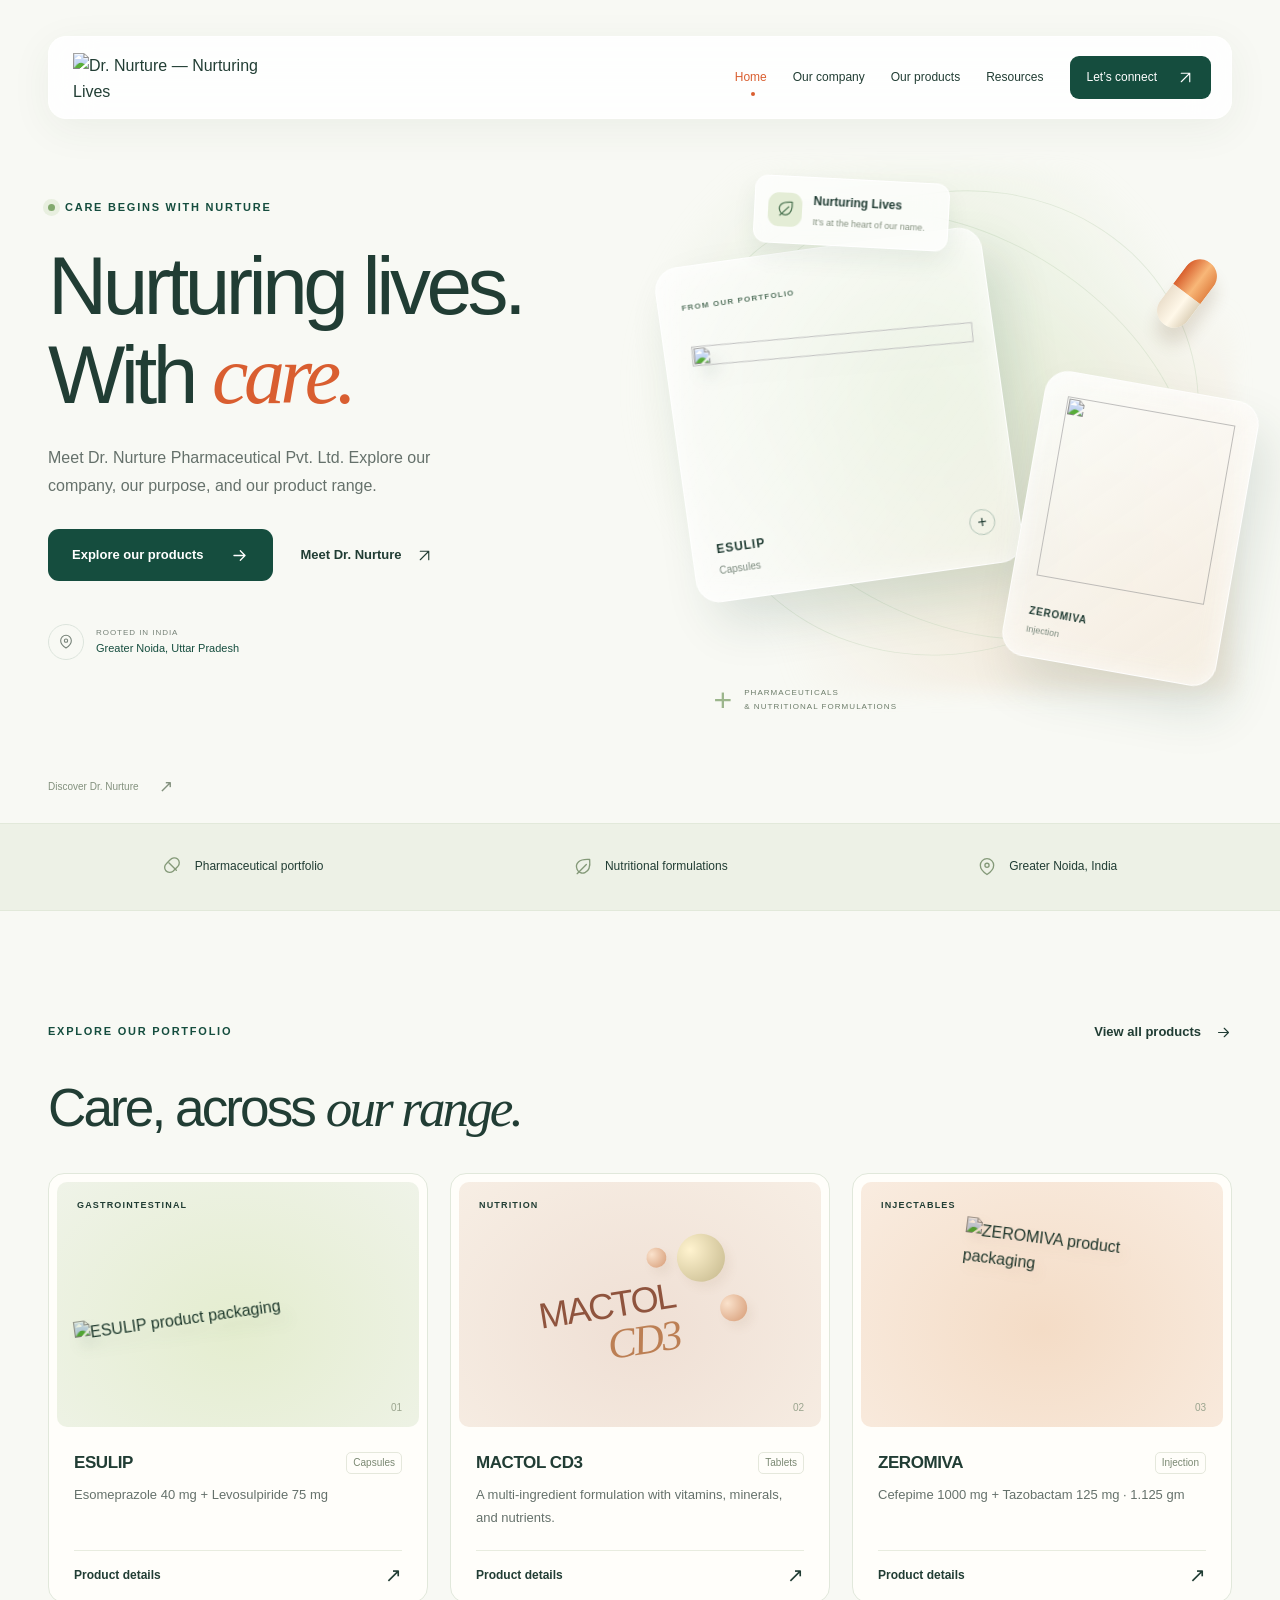
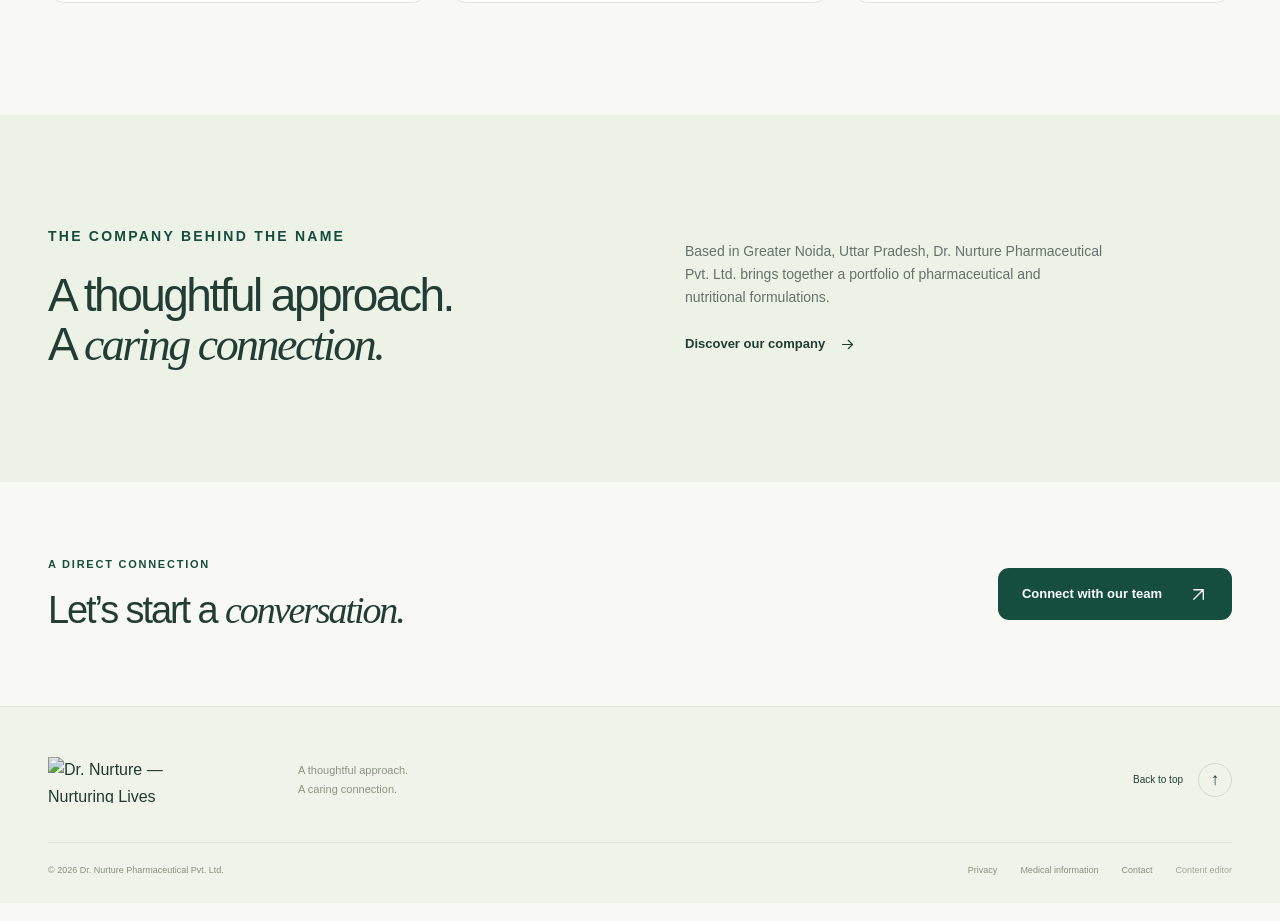
==== index.html @ f4162deb "Add files via upload" ====
<!doctype html>
<html lang="en-IN"><head>
  <meta charset="utf-8">
  <meta name="viewport" content="width=device-width, initial-scale=1">
  <meta name="theme-color" content="#154d3e">
  <meta name="description" content="Home — Dr. Nurture Pharmaceutical Pvt. Ltd., Greater Noida, India.">
  <meta name="robots" content="noindex, nofollow">
  <meta property="og:title" content="Dr. Nurture — Nurturing Lives">
  <meta property="og:description" content="Our company, our product portfolio, and a direct connection to the Dr. Nurture team in Greater Noida, India.">
  <meta property="og:type" content="website">
  <title>Home | Dr. Nurture</title>
  <link rel="icon" href="assets/favicon.png">
  <link rel="stylesheet" href="styles.css">
  <script src="content-data.js" defer></script>
  <script src="cms-core.js" defer></script>
  <script src="script.js" defer></script>
</head><body id="top" data-current-page="home"><a class="skip-link" href="#main">Skip to content</a><svg class="svg-defs" aria-hidden="true" xmlns="http://www.w3.org/2000/svg"><defs>
  <symbol id="arrow" viewBox="0 0 24 24"><path d="M5 12h14m-6-6 6 6-6 6"/></symbol>
  <symbol id="diagonal" viewBox="0 0 24 24"><path d="M6 18 18 6M6 6h12v12"/></symbol>
  <symbol id="plus" viewBox="0 0 24 24"><path d="M12 5v14M5 12h14"/></symbol>
  <symbol id="pin" viewBox="0 0 24 24"><path d="M20 10c0 6-8 11-8 11S4 16 4 10a8 8 0 1 1 16 0Z"/><circle cx="12" cy="10" r="2.5"/></symbol>
  <symbol id="phone" viewBox="0 0 24 24"><path d="m5 3 4 1 1 5-3 2c2 3 3 4 6 6l2-3 5 1 1 4c0 2-3 3-5 2C9 19 5 15 3 8 2 6 3 3 5 3Z"/></symbol>
  <symbol id="mail" viewBox="0 0 24 24"><rect x="3" y="5" width="18" height="14" rx="3"/><path d="m4 7 8 6 8-6"/></symbol>
  <symbol id="search" viewBox="0 0 24 24"><circle cx="10.5" cy="10.5" r="6.5"/><path d="m16 16 5 5"/></symbol>
  <symbol id="capsule" viewBox="0 0 24 24"><path d="m8 4-4 4a6 6 0 0 0 8 9l6-6a6 6 0 0 0-9-8L8 4Z"/><path d="m7 7 9 9"/></symbol>
  <symbol id="leaf" viewBox="0 0 24 24"><path d="M20 3C7 2 2 8 5 15s17 7 15-12Z"/><path d="m5 20 11-11"/></symbol>
  <symbol id="check" viewBox="0 0 24 24"><path d="m5 12 4 4L19 6"/></symbol>
  <symbol id="download" viewBox="0 0 24 24"><path d="M12 3v12m-5-5 5 5 5-5M4 16v5h16v-5"/></symbol>
  <symbol id="close" viewBox="0 0 24 24"><path d="m6 6 12 12M6 18 18 6"/></symbol>
</defs></svg><header class="site-header">
  <div class="nav-shell wrap">
    <a class="brand" href="index.html" aria-label="Dr. Nurture home"><img data-logo src="assets/brand-logo.webp" alt="Dr. Nurture — Nurturing Lives" width="640" height="173"></a>
    <button class="menu-toggle" type="button" aria-label="Open navigation" aria-controls="navigation" aria-expanded="false"><span></span><span></span></button>
    <nav id="navigation" aria-label="Main navigation">
      <a href="index.html" data-page="home" aria-current="page">Home</a><a href="about.html" data-page="about">Our company</a><a href="products.html" data-page="products">Our products</a><a href="resources.html" data-page="resources">Resources</a>
      <a class="nav-contact" href="contact.html" data-page="contact">Let’s connect <svg class="icon"><use href="#diagonal"/></svg></a>
    </nav>
  </div>
</header><main id="main"><section id="home" class="hero wrap">
  <div class="hero-copy">
    <p class="eyebrow"><span class="status-dot"></span> CARE BEGINS WITH NURTURE</p>
    <h1><span data-text="home.title">Nurturing lives.</span><br><span data-text="home.lead">With</span> <em data-text="home.emphasis">care.</em></h1>
    <p class="hero-description" data-text="home.description">Meet Dr. Nurture Pharmaceutical Pvt. Ltd. Explore our company, our purpose, and our product range.</p>
    <div class="hero-actions"><a class="button button-green" href="products.html">Explore our products <svg class="icon"><use href="#arrow"/></svg></a><a class="text-link" href="about.html">Meet Dr. Nurture <svg class="icon"><use href="#diagonal"/></svg></a></div>
    <div class="hero-location"><span class="location-icon"><svg class="icon"><use href="#pin"/></svg></span><span>ROOTED IN INDIA<br><strong data-text="company.location">Greater Noida, Uttar Pradesh</strong></span></div>
  </div>
  <div class="spatial-scene" aria-label="Dr. Nurture product packaging: Esulip and Zeromiva" role="img">
    <div class="scene-glow"></div><div class="orbit orbit-one"></div><div class="orbit orbit-two"></div>
    <div class="floating-label"><span class="label-icon"><svg class="icon"><use href="#leaf"/></svg></span><span>Nurturing lives.<small>It’s at the heart of our name.</small></span></div>
    <div class="spatial-card main-pack"><span class="glass-tag">FROM OUR PORTFOLIO</span><img src="assets/esulip-pack.webp" width="511" height="266" alt="" fetchpriority="high"><div class="pack-caption"><span><b>ESULIP</b><small>Capsules</small></span><span class="tiny-plus">+</span></div></div>
    <div class="spatial-card secondary-pack"><img src="assets/zeromiva-pack.webp" width="415" height="429" alt=""><div class="pack-caption"><span><b>ZEROMIVA</b><small>1.125 gm · Injection</small></span></div></div>
    <div class="floating-pill" aria-hidden="true"><span></span><span></span></div>
    <div class="scene-bottom"><span class="little-cross">+</span><span>PHARMACEUTICALS<br>&amp; NUTRITIONAL FORMULATIONS</span></div>
  </div>
  <a class="scroll-hint" href="about.html"><span>Discover Dr. Nurture</span><span>↗</span></a>
</section><div class="intro-strip"><div class="wrap strip-inner"><span><svg class="icon"><use href="#capsule"/></svg> Pharmaceutical portfolio</span><span><svg class="icon"><use href="#leaf"/></svg> Nutritional formulations</span><span><svg class="icon"><use href="#pin"/></svg> Greater Noida, India</span></div></div><section class="section wrap home-featured"><div class="section-top"><p class="eyebrow">EXPLORE OUR PORTFOLIO</p><a class="text-link" href="products.html">View all products <svg class="icon"><use href="#arrow"/></svg></a></div><h2>Care, across <em>our range.</em></h2><div class="product-grid" id="featured-products"></div></section><section class="home-about section"><div class="wrap home-about-inner"><div><p class="eyebrow">THE COMPANY BEHIND THE NAME</p><h2>A thoughtful approach.<br>A <em>caring connection.</em></h2></div><div><p data-text="company.overview" data-text="company.overview">Based in Greater Noida, Uttar Pradesh, Dr. Nurture Pharmaceutical Pvt. Ltd. brings together a portfolio of pharmaceutical and nutritional formulations.</p><a class="text-link" href="about.html">Discover our company <svg class="icon"><use href="#arrow"/></svg></a></div></div></section><section class="page-cta wrap"><div><p class="eyebrow">A DIRECT CONNECTION</p><h2>Let’s start a <em>conversation.</em></h2></div><a class="button button-green" href="contact.html">Connect with our team <svg class="icon"><use href="#diagonal"/></svg></a></section></main><footer class="site-footer"><div class="wrap"><div class="footer-top"><a class="brand" href="index.html" aria-label="Back to Dr. Nurture home"><img data-logo src="assets/brand-logo.webp" alt="Dr. Nurture — Nurturing Lives" width="640" height="173" loading="lazy"></a><p>A thoughtful approach.<br>A caring connection.</p><a class="back-top" href="#top">Back to top <span>↑</span></a></div><div class="footer-bottom"><p>© <span id="year">2026</span> Dr. Nurture Pharmaceutical Pvt. Ltd.</p><div><button type="button" data-policy="privacy">Privacy</button><button type="button" data-policy="information">Medical information</button><a href="contact.html">Contact</a><a href="admin.html" class="editor-link">Content editor</a></div></div></div></footer><dialog class="site-dialog" id="detail-dialog" aria-labelledby="dialog-title"><div class="dialog-inner"><button class="dialog-close" type="button" aria-label="Close dialog"><svg class="icon"><use href="#close"/></svg></button><div id="dialog-content"></div></div></dialog><noscript><p class="noscript-note">Enable JavaScript for product search and literature viewers. Contact details and page navigation remain available.</p></noscript></body></html>
---- styles.css ----
:root{--green:#154d3e;--green-deep:#123e33;--ink:#213d34;--muted:#65716b;--cream:#f8f9f4;--orange:#d95e30;--line:#dce4dc;--ease:cubic-bezier(.2,.7,.2,1)}
*{box-sizing:border-box}html{scroll-behavior:smooth;scroll-padding-top:116px}body{margin:0;color:var(--ink);background:var(--cream);font-family:Inter,-apple-system,BlinkMacSystemFont,"Segoe UI",Arial,sans-serif;font-size:16px;line-height:1.65;-webkit-font-smoothing:antialiased}body.dialog-open{overflow:hidden}a{color:inherit;text-decoration:none}button,input{font:inherit}button,a,input,summary{-webkit-tap-highlight-color:transparent}button{color:inherit;cursor:pointer}button:disabled{cursor:default}button{border:0}img{max-width:100%;display:block;height:auto}h1,h2,h3,p{margin-top:0}h1,h2{font-weight:500;letter-spacing:-.055em;line-height:1.08}h2{font-size:clamp(38px,4.15vw,58px);margin-bottom:27px}h1 em,h2 em{font-family:Georgia,"Times New Roman",serif;font-weight:400;letter-spacing:-.055em}h1 em{color:var(--orange)}h3{line-height:1.3;letter-spacing:-.025em;font-weight:600}p{color:var(--muted)}:focus-visible{outline:3px solid var(--orange);outline-offset:5px}::selection{background:#dfedcb;color:var(--green)}.wrap{width:min(1240px,calc(100% - 96px));margin-inline:auto}.icon{width:22px;height:22px;fill:none;stroke:currentColor;stroke-width:1.6;stroke-linecap:round;stroke-linejoin:round;flex-shrink:0}.svg-defs{position:absolute;width:0;height:0;overflow:hidden}.section{padding-block:112px}.eyebrow{font-size:11px;letter-spacing:.16em;font-weight:650;line-height:1.4;color:var(--green);display:flex;align-items:center;gap:10px;margin-bottom:24px}.status-dot{width:7px;height:7px;display:block;border-radius:100%;background:#82a96e;box-shadow:0 0 0 5px #e8efdf}.section-top{display:flex;align-items:center;justify-content:space-between;margin-bottom:38px}.section-top .eyebrow{margin:0}.section-note{font-size:12px;color:#78847c}.button{display:inline-flex;align-items:center;justify-content:center;gap:27px;padding:15px 23px;border:1px solid transparent;border-radius:11px;font-size:13px;line-height:1.5;font-weight:600;transition:background .2s,transform .2s,box-shadow .2s}.button:hover{transform:translateY(-3px);box-shadow:0 7px 18px #143f3020}.button .icon{width:19px;height:19px}.button-green{background:var(--green);color:white}.button-green:hover{background:#22644e}.button-outline{border-color:#bccbc0;background:transparent}.button-outline:hover{background:#edf2e7}.button-cream{background:#edf2d9;color:var(--green)}.text-link{display:inline-flex;align-items:center;gap:14px;font-weight:600;font-size:13px;line-height:1.4}.text-link .icon{width:17px;height:17px;transition:transform .2s}.text-link:hover .icon{transform:translate(2px,-2px)}.green-link{margin-top:14px}.skip-link{position:fixed;z-index:100;left:20px;top:-100px;background:white;padding:12px 20px}.skip-link:focus{top:15px}.sr-only{position:absolute;width:1px;height:1px;padding:0;margin:-1px;overflow:hidden;clip:rect(0,0,0,0);white-space:nowrap;border:0}
/* A quiet, floating navigation surface. */
.site-header{position:sticky;z-index:30;top:18px;padding-top:18px;margin-top:-18px}.nav-shell{min-height:83px;background:#ffffffd9;border:1px solid #fff;border-radius:18px;display:flex;align-items:center;justify-content:space-between;padding:14px 20px 14px 24px;box-shadow:0 10px 40px #324f3410;backdrop-filter:blur(22px);-webkit-backdrop-filter:blur(22px)}.brand{display:block;width:185px;flex-shrink:0}.brand img{mix-blend-mode:multiply;width:100%}.nav-shell nav{display:flex;align-items:center;gap:32px}.nav-shell nav>a{font-size:12px;font-weight:500}.nav-shell nav>a:not(.nav-contact){padding-block:10px}.nav-shell nav>a:not(.nav-contact):hover{color:var(--orange)}.nav-shell .nav-contact{background:var(--green);color:#fff;border-radius:9px;padding:12px 17px;display:flex;gap:20px;align-items:center}.nav-contact .icon{width:17px;height:17px}.menu-toggle{display:none;background:transparent;width:42px;height:42px;border-radius:9px;padding:10px}.menu-toggle span{display:block;height:1.5px;background:var(--green);margin:6px 0}
/* Layered product display, built in CSS with the supplied packaging. */
.hero{position:relative;min-height:740px;display:grid;grid-template-columns:1.04fr 1fr;gap:12px;align-items:center;padding-top:42px;padding-bottom:88px}.hero-copy{position:relative;z-index:3}.hero .eyebrow{margin-bottom:27px}.hero h1{font-size:clamp(62px,6.4vw,89px);margin-bottom:24px;white-space:nowrap}.hero-description{font-size:16px;max-width:390px;line-height:1.75;margin-bottom:29px}.hero-actions{display:flex;align-items:center;gap:27px}.hero-location{display:flex;align-items:center;gap:12px;margin-top:43px;font-size:8px;letter-spacing:.12em;color:#758177;line-height:1.7}.hero-location strong{font-size:11px;letter-spacing:0;font-weight:500;color:var(--green)}.location-icon{width:36px;height:36px;border:1px solid var(--line);border-radius:50%;display:grid;place-items:center}.location-icon .icon{width:16px;height:16px}.spatial-scene{height:580px;position:relative;perspective:1000px;isolation:isolate}.scene-glow{position:absolute;inset:5% -10% 5% -5%;background:radial-gradient(ellipse at 48% 42%,#dce9cde0,transparent 65%),radial-gradient(ellipse at 82% 80%,#eddbc4b0,transparent 50%);filter:blur(10px);z-index:-2}.orbit{position:absolute;border:1px solid #c4d6bb70;border-radius:50%;transform:rotate(-23deg) scale(.87)}.orbit-one{inset:20px -8px 34px 3px}.orbit-two{inset:60px -35px 70px -21px;transform:rotate(33deg) scale(.84)}.spatial-card{position:absolute;border:1px solid #ffffffd9;box-shadow:16px 26px 48px #234b3520,inset 0 0 24px #fff9;border-radius:24px;background:linear-gradient(135deg,#fff9,#fff5);backdrop-filter:blur(12px);-webkit-backdrop-filter:blur(12px)}.main-pack{width:330px;height:338px;left:17px;top:106px;transform:rotate(-8deg);padding:25px 23px;z-index:3}.main-pack>img{width:100%;margin-top:36px;mix-blend-mode:multiply;filter:drop-shadow(8px 12px 8px #213d3418);transform:rotate(3deg)}.glass-tag{font-size:8px;font-weight:600;letter-spacing:.15em;color:#567460}.pack-caption{position:absolute;bottom:22px;left:24px;right:24px;display:flex;align-items:center;justify-content:space-between}.pack-caption b{font-size:12px;display:block;letter-spacing:.08em}.pack-caption small{display:block;font-size:10px;color:#7a897d;margin-top:3px}.tiny-plus{border:1px solid #b2c4b7;border-radius:50%;width:26px;height:26px;text-align:center;line-height:23px}.secondary-pack{width:217px;height:289px;right:-7px;top:244px;transform:rotate(10deg);z-index:4;background:linear-gradient(135deg,#ffffffc4,#f5eee2b8)}.secondary-pack>img{width:170px;height:182px;object-fit:contain;mix-blend-mode:multiply;margin:24px auto}.secondary-pack .pack-caption{left:22px;bottom:19px}.secondary-pack .pack-caption b{font-size:10px}.secondary-pack .pack-caption small{font-size:9px}.floating-label{position:absolute;z-index:6;top:39px;left:97px;background:#ffffffb3;backdrop-filter:blur(16px);border:1px solid #fff;border-radius:13px;box-shadow:0 12px 24px #20463012;padding:14px 23px 14px 13px;display:flex;align-items:center;gap:11px;transform:rotate(3deg);font-size:12px;font-weight:600}.floating-label small{display:block;font-weight:400;color:#83907e;font-size:9px;margin-top:3px}.label-icon{display:grid;place-items:center;width:34px;height:34px;border-radius:11px;background:#e4edd6;color:#4b7351}.label-icon .icon{width:19px;height:19px}.floating-pill{height:77px;width:34px;display:flex;flex-direction:column;position:absolute;right:28px;top:115px;transform:rotate(37deg);border-radius:40px;overflow:hidden;box-shadow:9px 13px 16px #63452228;z-index:2}.floating-pill span{height:50%;background:linear-gradient(90deg,#d85f2d,#f8b778 56%,#e38647)}.floating-pill span+span{background:linear-gradient(90deg,#ebdfcc,#fff8e9 56%,#dfd3bb)}.scene-bottom{position:absolute;left:56px;bottom:4px;display:flex;gap:11px;align-items:center;font-size:8px;letter-spacing:.13em;line-height:1.8;color:#6c7c69}.little-cross{font-size:32px;color:#9cb68c;font-weight:300;line-height:1}.scroll-hint{position:absolute;bottom:22px;left:0;font-size:10px;color:#83917e;display:flex;align-items:center;gap:20px}.scroll-hint span+span{font-size:17px}.intro-strip{background:#edf1e6;border-top:1px solid #e2e9da;border-bottom:1px solid #e2e9da}.strip-inner{display:flex;justify-content:space-around;align-items:center;min-height:86px;gap:20px}.strip-inner>span{display:flex;align-items:center;gap:12px;font-size:12px;font-weight:500}.strip-inner .icon{width:20px;height:20px;color:#849978}
/* Company story. */
.about-grid{display:grid;grid-template-columns:1fr 1fr;gap:110px;align-items:center}.about-grid p{max-width:450px;font-size:14px}.about-grid .large-copy{font-size:19px;color:#4e6257;line-height:1.65;margin-bottom:21px;max-width:380px}.about-composition{position:relative;padding:13px 12px 27px 10px}.brand-story{min-height:400px;padding:34px 40px;border:1px solid #fff;border-radius:22px;position:relative;overflow:hidden;background:linear-gradient(135deg,#f0f4e8,#e5ecdf);box-shadow:14px 20px 32px #3853370d;transform:rotate(2.5deg)}.story-kicker{font-size:9px;letter-spacing:.16em;color:#71866e}.brand-story>img{width:220px;margin-block:46px 23px;mix-blend-mode:multiply}.brand-story>p{font-size:24px;color:var(--green);line-height:1.25;font-weight:500;letter-spacing:-.03em}.story-line{display:block;width:39px;height:2px;background:var(--orange);margin-top:30px}.story-bottom{display:block;font-size:9px;letter-spacing:.16em;color:#8c9a80;margin-top:18px}.story-leaf{position:absolute;right:-53px;bottom:-30px;width:245px;height:245px;fill:none;stroke:#b5c7ab;stroke-width:.35;opacity:.5;transform:rotate(-22deg)}.address-stamp{display:flex;align-items:center;gap:14px;position:absolute;bottom:0;right:-12px;background:#fffefa;border:1px solid white;padding:20px 28px;box-shadow:0 14px 35px #2e4a3314;border-radius:13px;transform:rotate(-3deg)}.address-stamp>.icon{color:var(--orange);width:23px;height:23px}.address-stamp strong,.address-stamp span{display:block;font-size:11px}.address-stamp strong{font-weight:600}.address-stamp span{color:#899181;font-size:10px;margin-top:2px}.about-details{display:grid;grid-template-columns:repeat(3,1fr);gap:52px;border-top:1px solid var(--line);padding-top:36px;margin-top:80px}.detail-number{font-size:10px;color:#849677;letter-spacing:.08em}.about-details h3{margin-block:14px 9px;font-size:16px}.about-details p{font-size:12px;max-width:285px;margin:0;line-height:1.9}
/* Product collection. */
.portfolio-section{background:#f0f3ec;border-block:1px solid #e4e9df}.section-heading{display:flex;align-items:end;justify-content:space-between;gap:45px;margin-bottom:44px}.section-heading h2{margin:0}.section-heading>p{font-size:13px;line-height:1.85;max-width:300px;margin-bottom:3px}.product-toolbar{display:flex;align-items:center;justify-content:space-between;gap:20px;margin-bottom:29px}.filters{display:flex;gap:5px;flex-wrap:wrap}.filter{background:transparent;padding:10px 15px;border-radius:8px;font-size:11px;white-space:nowrap;transition:background .2s}.filter:hover{background:#e2e9db}.filter.active{color:#fff;background:var(--green)}.filter span{font-size:9px;background:#ffffff25;padding:1px 5px;border-radius:4px;margin-left:5px}.search-box{display:flex;align-items:center;gap:9px;border-bottom:1px solid #ccd7c8;padding:7px 1px;min-width:200px}.search-box .icon{width:17px;height:17px;color:#849079}.search-box input{background:transparent;border:0;padding:3px;font-size:11px;min-width:0;width:170px;color:var(--ink)}.search-box input::placeholder{color:#8b9587}.search-box input:focus{outline:none}.search-box:focus-within{border-color:var(--green);box-shadow:0 1px 0 var(--green)}.product-grid{display:grid;grid-template-columns:repeat(3,1fr);gap:22px}.product-card{background:#fffefa;border:1px solid #e1e8db;border-radius:16px;overflow:hidden;transition:transform .3s var(--ease),box-shadow .3s;min-width:0}.product-card:hover{transform:translateY(-5px);box-shadow:0 15px 28px #2f503413}.product-card[hidden]{display:none}.product-visual{height:245px;margin:8px 8px 0;border-radius:10px;position:relative;overflow:hidden;display:flex;align-items:center;justify-content:center}.product-type{position:absolute;left:20px;top:16px;font-size:7px;font-weight:600;letter-spacing:.13em;z-index:2}.visual-index{position:absolute;bottom:10px;right:17px;font-size:10px;color:#9ba58f;font-weight:500}.visual-esulip{background:radial-gradient(ellipse at 50% 60%,#e4edcf,#eff3e8)}.visual-esulip img{width:91%;mix-blend-mode:multiply;transform:rotate(-8deg);filter:drop-shadow(6px 11px 7px #2f483518);margin-top:17px}.visual-zeromiva{background:radial-gradient(ellipse at 50% 60%,#f4dcc6,#f9ece0)}.visual-zeromiva img{width:172px;height:179px;object-fit:contain;mix-blend-mode:multiply;transform:rotate(7deg);margin-top:23px;filter:drop-shadow(5px 6px 6px #77452415)}.visual-mactol{background:radial-gradient(ellipse at 50% 60%,#efdfd4,#f7eee4)}.formulation-art{position:relative;width:230px;height:150px;transform:rotate(-9deg);margin-top:20px}.formulation-label{position:absolute;bottom:28px;left:15px;font-size:36px;font-weight:500;letter-spacing:-.06em;color:#8f543e;line-height:1}.formulation-label>span{display:block;text-align:right;font-family:Georgia,serif;font-style:italic;font-size:42px;color:#bc7f54}.molecule-dot{position:absolute;width:48px;height:48px;border-radius:50%;right:22px;top:5px;background:radial-gradient(circle at 30% 30%,#fff3cf,#c3b68a);box-shadow:4px 7px 10px #96785617}.dot-two{width:20px;height:20px;right:80px;top:12px;background:radial-gradient(circle at 30% 30%,#fae2cc,#d59973)}.dot-three{width:27px;height:27px;right:8px;top:70px;background:radial-gradient(circle at 30% 30%,#fae2cc,#d59973)}.molecule-line{height:1px;background:#d2b89c;position:absolute;top:42px;right:29px;width:48px;transform:rotate(-20deg)}.product-content{padding:25px 25px 17px}.product-title{display:flex;align-items:center;justify-content:space-between;gap:8px;margin-bottom:9px}.product-title h3{margin:0;font-size:17px;letter-spacing:-.025em}.form-badge{font-size:8px;border:1px solid #e5e8dc;border-radius:5px;padding:2px 6px;color:#7a8872;white-space:nowrap}.product-content p{font-size:11px;line-height:1.8;min-height:42px;margin-bottom:19px}.product-details{display:flex;width:100%;align-items:center;justify-content:space-between;padding:14px 0 0;border-top:1px solid #e8ecdf;font-size:10px;font-weight:600;background:transparent;line-height:1.4}.product-details>span{font-size:20px;line-height:1;font-weight:400}.product-details:hover{color:var(--orange)}.compact-card{display:flex;align-items:flex-start;position:relative;min-height:211px}.compact-card .product-content{flex:1;padding-top:27px;padding-left:0;min-width:0}.compact-card .product-title{flex-wrap:wrap;justify-content:flex-start;gap:8px}.compact-card .product-content p{font-size:10px}.compact-card .product-title h3{font-size:14px}.compact-art{margin:28px 14px 0 22px;flex-shrink:0;display:grid;place-items:center;width:37px;height:37px;border-radius:10px}.compact-art .icon{width:20px;height:20px}.art-coenz{background:#e1ede3;color:#6b8c70}.art-fenur{background:#f6e7d4;color:#be8859}.art-panur{background:#e5eced;color:#648789}.art-panur40{background:#ece6f1;color:#8f77a0}.art-panur40 span{font-size:16px;font-family:Georgia,serif}.product-footnote{display:flex;align-items:start;gap:11px;margin-top:26px;max-width:760px}.product-footnote p{font-size:10px;line-height:1.8;margin:0;color:#7e8977}.info-dot{border:1px solid #a6b39d;border-radius:50%;height:15px;width:15px;line-height:14px;text-align:center;font-family:Georgia,serif;font-size:10px;flex-shrink:0;margin-top:2px;color:#7e8e74}.empty-state{text-align:center;padding:64px 20px;border:1px dashed #c6d2bf;border-radius:14px}.empty-state>.icon{width:32px;height:32px;margin-bottom:10px}.empty-state h3{margin-bottom:6px}.empty-state p{font-size:13px}.empty-state .button{margin-top:8px}
/* Original literature. */
.resource-layout{display:grid;grid-template-columns:.88fr 1.12fr;gap:90px;align-items:start}.resource-intro{position:sticky;top:145px}.resource-intro>p{font-size:13px;max-width:320px;margin-bottom:28px}.resource-note{display:flex;gap:10px;align-items:start;color:#8b9684;font-size:10px;line-height:1.8;margin-top:30px}.literature-grid{display:grid;grid-template-columns:1fr 1fr;gap:24px}.literature-card{text-align:left;border:1px solid #e1e7dc;padding:11px;border-radius:12px;background:#fffefb;transition:transform .3s,box-shadow .3s;min-width:0}.literature-card:hover{transform:translateY(-5px) rotate(-1deg);box-shadow:0 14px 25px #234b3510}.literature-image{display:flex;align-items:center;justify-content:center;height:202px;background:#eff2e9;border-radius:6px;overflow:hidden;padding:15px}.literature-image img{object-fit:contain;height:100%;width:auto;max-width:100%;box-shadow:2px 5px 9px #2e402d18}.literature-caption{display:flex;align-items:center;justify-content:space-between;padding:15px 7px 3px}.literature-caption b{font-size:11px;display:block;font-weight:600}.literature-caption small{display:block;font-size:9px;color:#939b8c;margin-top:4px}.literature-caption .icon{width:17px;height:17px;color:#718467}
/* Contact and company details. */
.contact-section{background:var(--green-deep);color:#f2f4df;position:relative;overflow:hidden}.contact-layout{display:grid;grid-template-columns:1.1fr 1fr;gap:100px;position:relative;z-index:1}.contact-copy{position:relative}.light-eyebrow{color:#a3b995}.contact-copy h2{font-size:clamp(36px,3.6vw,50px);line-height:1.15}.contact-copy h2 em{color:#d4dfb8}.contact-copy>p{color:#b3c4b2;font-size:13px;margin-bottom:29px}.contact-panel{padding-top:13px}.contact-row{display:flex;align-items:start;gap:18px;padding-block:24px;border-bottom:1px solid #ffffff20}.contact-row:first-child{padding-top:0}.contact-row>span:nth-child(2){flex:1;min-width:0}.contact-row>span>small{display:block;font-size:8px;letter-spacing:.13em;color:#9fb79b;margin-bottom:9px}.contact-row strong{display:block;font-size:16px;font-weight:400;letter-spacing:-.015em;line-height:1.4;overflow-wrap:anywhere}.contact-symbol{color:#bfd0ab;display:block;margin-top:2px}.contact-symbol .icon{width:21px;height:21px}.contact-row>.icon{width:17px;height:17px;color:#9aaf90;margin-top:21px}a.contact-row:hover strong{color:#e3ebbf}.address-row{border-bottom:0;padding-bottom:0}.full-address{display:block;color:#a9bda7;font-size:11px;line-height:1.9;margin-top:10px}.map-link{display:inline-flex;align-items:center;gap:8px;font-size:10px;color:#d3dfbd;border-bottom:1px solid #4e6e54;padding-bottom:2px;margin-top:12px}.map-link .icon{width:12px;height:12px}.contact-orbit{position:absolute;bottom:-160px;right:38px;width:220px;height:220px;border:1px solid #7c9d6d20;border-radius:50%;z-index:-1}.contact-orbit:after{content:"";position:absolute;inset:25px;border:1px solid #7c9d6d20;border-radius:50%}.contact-orbit>span{position:absolute;left:40px;top:-57px;font-size:200px;font-weight:200;color:#83996415;line-height:1.5}.enquiry-bar{margin-top:68px;border-top:1px solid #ffffff20;padding-top:23px;display:flex;align-items:center;justify-content:space-between;gap:20px;font-size:10px;color:#9bb294;position:relative;z-index:2}.enquiry-bar>a{display:flex;align-items:center;gap:17px;color:#e1e8cd}.enquiry-bar .icon{width:17px;height:17px}.faq-section{display:grid;grid-template-columns:1fr 1.25fr;gap:90px}.faq-section h2{font-size:43px}.faq-list details{border-bottom:1px solid var(--line)}.faq-list summary{padding:23px 0;display:flex;justify-content:space-between;gap:25px;font-size:13px;line-height:1.4;cursor:pointer;list-style:none;font-weight:500}.faq-list summary::-webkit-details-marker{display:none}.faq-list summary>span{font-size:18px;font-weight:400;transition:transform .2s;line-height:1}.faq-list details[open] summary>span{transform:rotate(45deg)}.faq-list details>p{font-size:12px;line-height:1.85;padding-right:30px;margin-bottom:25px}.faq-list details a{color:var(--green);text-decoration:underline;text-underline-offset:3px;overflow-wrap:anywhere}.registration-info{font-size:11px;padding-bottom:22px}.registration-info p{margin-bottom:9px}.registration-info dl{margin:0 0 15px}.registration-info dl>div{display:grid;grid-template-columns:140px 1fr;padding:9px 0;border-bottom:1px solid #e5ebdf}.registration-info dt{color:var(--muted)}.registration-info dd{margin:0;font-size:10px;overflow-wrap:anywhere}.inline-button{background:transparent;padding:0;display:flex;align-items:center;gap:8px;font-size:10px;color:var(--green);text-decoration:underline;text-underline-offset:4px}.inline-button .icon{width:12px;height:12px}.site-footer{border-top:1px solid var(--line);padding:50px 0 25px;background:#f0f3e9}.footer-top{display:flex;align-items:center;gap:80px;padding-bottom:39px}.footer-top .brand{width:170px}.footer-top p{margin:0;font-size:11px;line-height:1.8;color:#8a9680}.back-top{margin-left:auto;display:flex;align-items:center;gap:15px;font-size:10px}.back-top>span{display:grid;place-items:center;width:34px;height:34px;border:1px solid #d0dccc;border-radius:50%;font-size:17px}.footer-bottom{border-top:1px solid #dce4d5;padding-top:20px;display:flex;justify-content:space-between;align-items:center;gap:20px;font-size:9px;color:#88927e}.footer-bottom p{margin:0;font-size:9px;color:#88927e}.footer-bottom>div{display:flex;gap:23px}.footer-bottom button{background:transparent;color:inherit;padding:0;font-size:9px}.footer-bottom a:hover,.footer-bottom button:hover{color:var(--green)}
/* Accessible product, privacy and resource dialogs. */
.site-dialog{border:1px solid #fff;border-radius:22px;max-width:min(760px,calc(100% - 32px));width:100%;max-height:88dvh;padding:0;background:#fbfcf6;color:var(--ink);box-shadow:0 30px 90px #052b3b40}.site-dialog::backdrop{background:#112d26a6;backdrop-filter:blur(6px)}.dialog-inner{position:relative;padding:48px;overflow-wrap:anywhere}.dialog-close{position:absolute;right:17px;top:17px;width:32px;height:32px;background:#eaf0e3;border-radius:50%;display:grid;place-items:center;z-index:2}.dialog-close .icon{width:17px;height:17px}.dialog-inner .eyebrow{font-size:9px;margin-bottom:18px}.dialog-inner h2{font-size:35px;letter-spacing:-.045em;line-height:1.15;margin-bottom:20px;padding-right:15px}.dialog-inner p{font-size:13px;line-height:1.85}.dialog-product-image{height:200px;display:grid;place-items:center;background:#edf2e4;border-radius:12px;margin:20px 0}.dialog-product-image img{object-fit:contain;max-height:180px;max-width:80%;mix-blend-mode:multiply}.dialog-data{margin:24px 0}.dialog-data>div{padding:13px 0;border-bottom:1px solid var(--line);display:grid;grid-template-columns:110px 1fr;gap:15px;font-size:12px}.dialog-data dt{color:#89937e}.dialog-data dd{margin:0;color:var(--ink)}.dialog-actions{display:flex;gap:12px;flex-wrap:wrap;margin-top:25px}.dialog-actions .button{font-size:11px;gap:15px}.professional-note{padding:14px 17px;background:#edf1e7;border-radius:8px;margin-top:24px!important;font-size:10px!important}.literature-full{max-width:100%;max-height:none;width:auto;height:auto;margin:22px auto;border-radius:5px}.document-source{font-size:10px!important}.hcp-check{display:flex;gap:10px;align-items:start;font-size:12px;margin-block:20px 26px;cursor:pointer}.hcp-check input{margin-top:6px;accent-color:var(--green);width:16px;height:16px;flex-shrink:0}.button:disabled{opacity:.4;box-shadow:none;transform:none}.dialog-inner a:not(.button){text-decoration:underline;text-underline-offset:3px}.noscript-note{padding:20px;background:#e4ecd9;font-size:12px;text-align:center}
@media(min-width:1500px){.hero{min-height:790px}.hero h1{font-size:91px}}
@media(max-width:1150px){.wrap{width:calc(100% - 64px)}.nav-shell nav{gap:23px}.hero{min-height:700px}.hero h1{font-size:73px}.hero-actions{gap:18px;flex-wrap:wrap}.hero-actions .button{padding-inline:19px;gap:18px}.hero-actions .text-link{font-size:11px}.spatial-scene{transform:scale(.87);transform-origin:center right;margin-left:-35px}.main-pack{left:0}.about-grid{gap:65px}.brand-story{padding:30px;min-height:386px}.about-details{gap:30px}.section{padding-block:90px}.contact-layout{gap:55px}.resource-layout{gap:55px}.compact-art{margin-left:15px;margin-right:11px;width:30px;height:30px}.compact-card .product-content{padding-right:16px}.product-content{padding:20px}.product-visual{height:224px}.product-title h3{font-size:15px}.filter{padding-inline:12px}.search-box{min-width:160px}.search-box input{width:140px}.faq-section{gap:55px}.product-type{font-size:6px;left:15px}}
@media(max-width:900px){.wrap{width:calc(100% - 48px)}.brand{width:160px}.nav-shell nav{gap:19px}.nav-shell nav>a{font-size:11px}.hero{grid-template-columns:1fr 1fr;min-height:670px;gap:0}.hero h1{font-size:60px}.hero-copy{min-width:0}.hero-description{font-size:14px;max-width:320px}.hero-actions{gap:17px}.hero-actions .button{font-size:11px;padding:13px 16px;gap:15px}.hero-actions>.text-link{font-size:11px}.spatial-scene{transform:scale(.71);transform-origin:center right;margin-left:-92px;margin-right:-7px}.hero-location{margin-top:33px}.hero .eyebrow{font-size:9px;letter-spacing:.12em}.about-grid{gap:40px}.about-grid p{font-size:12px}.about-grid .large-copy{font-size:17px}.brand-story{min-height:360px;padding:26px}.brand-story>img{margin-top:42px}.brand-story>p{font-size:21px}.address-stamp{padding:16px 19px;right:-5px}.story-kicker{font-size:8px}.section-top{margin-bottom:32px}.section-heading>p{max-width:240px;font-size:12px}.section-heading{gap:30px}.product-toolbar{flex-wrap:wrap;gap:15px}.search-box{min-width:190px}.product-grid{grid-template-columns:repeat(2,1fr)}.product-visual{height:236px}.compact-card{min-height:215px}.compact-card .product-content{padding-left:0}.compact-art{margin-left:20px;margin-right:15px;width:35px;height:35px}.resource-layout{grid-template-columns:.9fr 1.1fr;gap:38px}.literature-grid{gap:14px}.literature-image{height:180px;padding:11px}.literature-caption{padding-inline:3px}.resource-intro h2{font-size:39px}.resource-intro p{font-size:12px}.contact-layout{grid-template-columns:1fr 1fr;gap:35px}.contact-row{gap:12px}.contact-row strong{font-size:13px}.contact-copy h2{font-size:36px}.contact-row>.icon{width:13px;height:13px}.faq-section{gap:40px;grid-template-columns:.8fr 1.2fr}.faq-section h2{font-size:36px}.faq-list summary{font-size:12px}.footer-top{gap:50px}}
@media(max-width:700px){html{scroll-padding-top:100px}.wrap{width:calc(100% - 36px)}.site-header{top:10px;padding-top:10px;margin-top:-10px}.nav-shell{min-height:70px;padding:12px 14px 12px 19px;border-radius:14px;position:relative}.brand{width:150px}.menu-toggle{display:block}.nav-shell nav{display:none;position:absolute;left:0;right:0;top:77px;background:#fffef9;border:1px solid #e5ebdf;border-radius:13px;box-shadow:0 20px 35px #203c3020;padding:15px;align-items:stretch;gap:0}.nav-shell nav.is-open{display:flex;flex-direction:column}.nav-shell nav>a:not(.nav-contact){padding:14px 9px;font-size:13px;border-bottom:1px solid #edf0e7}.nav-shell nav>.nav-contact{margin-top:12px;justify-content:space-between;font-size:12px}.menu-toggle[aria-expanded="true"]>span:first-child{transform:translateY(4px) rotate(45deg)}.menu-toggle[aria-expanded="true"]>span+span{transform:translateY(-4px) rotate(-45deg)}.hero{display:flex;flex-direction:column;align-items:stretch;padding-top:62px;padding-bottom:53px;min-height:0;gap:0}.hero .eyebrow{font-size:9px;margin-bottom:24px}.hero h1{font-size:clamp(52px,9.7vw,70px);white-space:normal;line-height:1.08;margin-bottom:23px}.hero-description{max-width:360px;font-size:14px;line-height:1.8;margin-bottom:26px}.hero-actions{flex-wrap:nowrap;gap:22px}.hero-actions .button{font-size:11px;padding:14px 17px;gap:17px}.hero-actions>.text-link{font-size:10px;gap:7px}.hero-actions .text-link>.icon{width:14px;height:14px}.hero-location{margin-top:28px}.spatial-scene{transform:none;width:min(440px,100%);height:462px;margin:16px auto 0;perspective:1000px}.main-pack{width:260px;height:274px;left:8px;top:89px;padding:18px}.main-pack>img{margin-top:27px}.main-pack .pack-caption{left:19px;right:19px;bottom:18px}.glass-tag{font-size:7px}.pack-caption b{font-size:10px}.pack-caption small{font-size:8px}.secondary-pack{width:162px;height:222px;top:209px;right:2px}.secondary-pack>img{width:126px;height:140px;margin-top:17px}.secondary-pack .pack-caption{left:15px;bottom:17px}.secondary-pack .pack-caption b{font-size:8px}.secondary-pack .pack-caption small{font-size:7px}.floating-label{left:85px;top:32px;font-size:10px;padding:10px 14px 10px 10px;border-radius:10px;gap:9px}.floating-label small{font-size:8px}.label-icon{width:29px;height:29px}.label-icon .icon{width:17px;height:17px}.floating-pill{right:18px;top:111px;height:59px;width:27px}.orbit-one{inset:26px -1px 15px 1px}.orbit-two{inset:49px -2px 41px -3px}.scene-bottom{left:15px;bottom:6px;font-size:6px;gap:8px}.little-cross{font-size:24px}.scroll-hint{display:none}.intro-strip .wrap{width:calc(100% - 36px)}.strip-inner{min-height:70px;gap:12px;justify-content:space-between}.strip-inner>span{font-size:9px;line-height:1.5;gap:7px;flex:1}.strip-inner>span:nth-child(3){display:none}.strip-inner .icon{width:18px;height:18px}.strip-inner>span:nth-child(2){justify-content:flex-end}.section{padding-block:70px}.section-top{margin-bottom:28px}.eyebrow{font-size:9px;letter-spacing:.14em}.section-note{font-size:9px}.about-grid{grid-template-columns:1fr;gap:32px}.about-grid p{font-size:13px;max-width:none}.about-grid .large-copy{font-size:18px;max-width:350px}.about-grid h2{font-size:42px;margin-bottom:24px}.about-composition{padding:10px 11px 26px 4px;width:100%;max-width:420px;justify-self:center}.brand-story{min-height:345px;padding:29px}.brand-story>img{width:215px;margin-block:40px 23px}.brand-story>p{font-size:24px;line-height:1.3}.story-kicker{font-size:8px}.story-bottom{font-size:8px}.story-line{margin-top:24px}.address-stamp{padding:16px 21px;right:0}.address-stamp strong{font-size:10px}.address-stamp span{font-size:9px}.about-details{grid-template-columns:1fr;gap:26px;margin-top:40px;padding-top:28px}.about-details>div{display:grid;grid-template-columns:30px 1fr;gap:0 9px}.about-details .detail-number{grid-row:span 2;padding-top:2px}.about-details h3{margin:0 0 7px;font-size:15px}.about-details p{font-size:12px;max-width:none;line-height:1.8}.section-heading{flex-direction:column;align-items:start;gap:21px;margin-bottom:30px}.section-heading h2{font-size:40px}.section-heading>p{font-size:12px;max-width:360px;line-height:1.85}.filters{gap:4px}.filter{font-size:9px;padding:9px 10px;border-radius:7px}.filter span{margin-left:2px;font-size:8px}.product-toolbar{gap:16px;margin-bottom:22px}.search-box{width:100%;padding:6px 3px 10px}.search-box input{width:100%;font-size:12px}.product-grid{gap:15px}.product-content{padding:17px 15px 13px}.product-title{flex-wrap:wrap;justify-content:start;gap:7px}.product-title h3{font-size:13px}.form-badge{font-size:7px;padding:1px 5px}.product-content p{font-size:9px;line-height:1.9;min-height:48px;margin-bottom:13px}.product-details{font-size:9px;padding-top:12px}.product-details>span{font-size:16px}.product-visual{height:174px;margin:6px 6px 0;border-radius:8px}.product-type{font-size:5px;left:11px;top:12px}.visual-esulip img{width:94%;margin-top:18px}.visual-zeromiva img{width:112px;height:121px}.visual-index{font-size:8px;right:11px;bottom:7px}.formulation-art{width:145px;height:100px}.formulation-label{font-size:24px;left:13px;bottom:7px}.formulation-label>span{font-size:29px}.molecule-dot{width:32px;height:32px;right:17px;top:-2px}.dot-two{width:14px;height:14px;right:56px;top:7px}.dot-three{width:18px;height:18px;right:6px;top:43px}.molecule-line{width:30px;right:29px;top:28px}.compact-card{min-height:218px;flex-direction:column}.compact-art{margin:17px 0 0 16px;width:29px;height:29px;border-radius:8px}.compact-art .icon{width:16px;height:16px}.compact-card .product-content{width:100%;padding:14px 15px 13px}.compact-card .product-title{gap:5px}.compact-card .product-title h3{font-size:13px}.compact-card .product-content p{font-size:9px;margin-bottom:13px;min-height:47px}.compact-card .product-title .form-badge{font-size:6px}.product-footnote p{font-size:9px}.product-footnote{gap:9px;margin-top:23px}.resource-layout{grid-template-columns:1fr;gap:32px}.resource-intro{position:static}.resource-intro h2{font-size:42px}.resource-intro p{font-size:13px;max-width:330px}.resource-intro .button{font-size:12px}.resource-note{font-size:9px;margin-top:20px}.literature-grid{gap:16px}.literature-image{height:205px;padding:14px}.literature-card{padding:9px}.literature-caption{padding:13px 4px 3px}.literature-caption b{font-size:10px}.literature-caption small{font-size:8px}.contact-layout{grid-template-columns:1fr;gap:37px}.contact-copy h2{font-size:40px}.contact-copy>p{font-size:13px}.contact-copy .button{font-size:12px}.contact-panel{padding-top:0}.contact-row{padding-block:23px;gap:16px}.contact-row strong{font-size:16px}.contact-row>span>small{font-size:8px}.full-address{font-size:12px}.contact-row>.icon{width:17px;height:17px}.contact-orbit{bottom:10px;right:-105px}.enquiry-bar{margin-top:38px;align-items:start;flex-direction:column;gap:17px;font-size:9px}.enquiry-bar>a{font-size:11px}.faq-section{grid-template-columns:1fr;gap:18px}.faq-section h2{font-size:40px}.faq-section .eyebrow{margin-bottom:22px}.faq-list summary{font-size:12px;padding-block:22px}.faq-list details>p{font-size:12px;padding-right:0}.registration-info dl>div{grid-template-columns:115px 1fr}.footer-top{flex-wrap:wrap;gap:20px;justify-content:space-between;padding-bottom:29px}.footer-top .brand{width:145px}.footer-top p{font-size:9px}.back-top{margin-left:0;width:100%;justify-content:space-between;margin-top:5px}.footer-bottom{flex-direction:column;align-items:start;gap:15px;font-size:8px}.footer-bottom p{font-size:8px}.footer-bottom>div{gap:25px}.site-footer{padding-top:38px}.dialog-inner{padding:40px 23px 28px}.dialog-inner h2{font-size:29px}.dialog-data>div{grid-template-columns:80px 1fr;font-size:11px}.dialog-inner p{font-size:12px}.dialog-actions .button{font-size:10px;padding:12px 16px}.professional-note{font-size:9px!important}.hcp-check{font-size:11px}.dialog-product-image{height:170px}.dialog-product-image img{max-height:145px}}
@media(max-width:370px){.hero-actions{gap:14px}.hero-actions .button{font-size:10px;padding:13px;gap:10px}.hero-actions .text-link{font-size:9px}.hero h1{font-size:49px}.filter{font-size:8px;padding:8px}.section-note{display:none}.main-pack{width:235px;height:260px;left:0}.secondary-pack{width:150px;right:0}.floating-label{left:70px}.product-content{padding-inline:12px}.product-title h3{font-size:12px}.form-badge{font-size:6px}.literature-image{height:175px}.contact-copy h2{font-size:36px}.contact-row strong{font-size:14px}}
@media(prefers-reduced-motion:reduce){html{scroll-behavior:auto}*,*:before,*:after{transition:none!important;animation:none!important}}
@media print{.site-header,.hero-actions,.scroll-hint,.product-toolbar,.product-details,.dialog-close,.back-top{display:none!important}.wrap{width:100%}.hero{min-height:0;padding-block:30px}.spatial-scene{display:none}.hero{display:block}.section{padding-block:35px}body{background:#fff}.product-card{break-inside:avoid}.contact-section{background:#fff;color:var(--green)}.contact-section p,.contact-section a,.contact-section strong,.contact-section small,.contact-section span{color:var(--green)}.product-grid{grid-template-columns:repeat(3,1fr)}.section-top{margin-bottom:20px}.contact-orbit{display:none}.resource-intro{position:static}}
/* Readable supporting text and containment for decorative geometry. */
body{overflow-x:clip}.product-type{font-size:9px}.product-content p{font-size:13px;min-height:48px}.product-details{font-size:12px}.form-badge{font-size:10px}.compact-card .product-content p{font-size:12px;min-height:65px}.compact-card{min-height:235px}.compact-card .product-title h3{font-size:15px}.product-footnote p{font-size:12px}.literature-caption b{font-size:12px}.literature-caption small{font-size:10px}.resource-note{font-size:11px}.full-address{font-size:12px}.contact-row>span>small{font-size:9px}.faq-list details>p{font-size:13px}.dialog-inner .professional-note{font-size:12px!important}
@media(max-width:1150px){.product-content p{font-size:12px}.compact-card .product-content p{font-size:11px}.compact-card .product-title h3{font-size:14px}.product-type{font-size:8px}}
@media(max-width:700px){.product-content p{font-size:11px;min-height:70px}.product-type{font-size:7px}.product-details{font-size:11px}.form-badge{font-size:8px}.product-title h3{font-size:14px}.compact-card .product-content p{font-size:11px;min-height:86px}.compact-card .product-title h3{font-size:14px}.compact-card .product-title .form-badge{font-size:8px}.compact-card{min-height:260px}.product-footnote p{font-size:11px}.literature-caption b{font-size:11px}.literature-caption small{font-size:9px}.resource-note{font-size:11px}.dialog-inner .professional-note{font-size:11px!important}}
.scene-glow{right:0}
@media(max-width:700px){.orbit-one{transform:rotate(-23deg) scale(.73)}.orbit-two{transform:rotate(33deg) scale(.73)}}
/* Separate pages share the original visual language. */
.nav-shell nav>a[aria-current="page"]:not(.nav-contact){color:var(--orange);position:relative}.nav-shell nav>a[aria-current="page"]:not(.nav-contact):after{content:"";position:absolute;width:4px;height:4px;border-radius:50%;background:var(--orange);left:50%;bottom:1px}.nav-shell nav{gap:26px}.page-masthead{position:relative;padding-block:58px 60px;border-bottom:1px solid var(--line);overflow:hidden}.breadcrumbs{display:flex;gap:12px;font-size:10px;margin-bottom:35px;color:#8b9783}.breadcrumbs>a{color:var(--green)}.page-masthead .eyebrow{margin-bottom:20px}.page-masthead h1{font-size:clamp(50px,5.6vw,76px);margin-bottom:24px;max-width:850px;position:relative;z-index:1}.page-masthead h1 em{color:var(--orange)}.page-description{font-size:15px;max-width:460px;margin:0;position:relative;z-index:1}.masthead-orbit{position:absolute;right:20px;top:74px;font-size:220px;line-height:1;font-weight:200;color:#dde6d490;transform:rotate(-15deg);pointer-events:none}.page-cta{display:flex;justify-content:space-between;gap:35px;align-items:center;padding-block:75px}.page-cta h2{font-size:38px;margin:0}.page-cta .eyebrow{margin-bottom:18px}.home-featured h2{margin-bottom:35px}.home-about{background:#edf2e7}.home-about-inner{display:grid;grid-template-columns:1fr 1fr;gap:90px;align-items:center}.home-about h2{font-size:46px;margin:0}.home-about p{font-size:14px;max-width:420px}.home-about .text-link{margin-top:12px}.full-address,[data-text="company.address"],[data-text="company.drugLicences"]{white-space:pre-line}.draft-banner{padding:12px 24px;background:#f4e5c6;color:#5f4c2a;font-size:10px;font-weight:600;display:flex;gap:18px;align-items:center;justify-content:center}.draft-banner>span{font-weight:400}.draft-banner>a{text-decoration:underline;text-underline-offset:3px}.editor-link{opacity:.75}.formulation-label{overflow-wrap:anywhere}.product-title h3{overflow-wrap:anywhere}.product-content p{overflow-wrap:anywhere}.site-footer .footer-bottom>div{flex-wrap:wrap}
@media(max-width:900px){.nav-shell nav{gap:18px}.page-masthead{padding-block:45px 50px}.home-about-inner{gap:40px}.home-about h2{font-size:37px}.page-cta h2{font-size:31px}}
@media(max-width:700px){.page-masthead{padding-block:36px 42px}.breadcrumbs{margin-bottom:27px;font-size:9px}.page-masthead h1{font-size:45px;line-height:1.1;letter-spacing:-.055em}.page-description{font-size:13px;max-width:310px}.masthead-orbit{font-size:150px;right:-18px;top:86px;opacity:.5}.page-cta{padding-block:55px;flex-direction:column;align-items:start;gap:25px}.page-cta h2{font-size:32px}.home-about-inner{grid-template-columns:1fr;gap:27px}.home-about h2{font-size:38px}.home-about p{font-size:13px}.nav-shell nav{gap:0}.draft-banner{align-items:start;font-size:9px;gap:9px;flex-wrap:wrap;justify-content:start}.draft-banner>span{width:100%;order:2}.site-footer .footer-bottom>div{gap:18px}}
.brand-fallback{display:block;font-size:23px;font-weight:600;letter-spacing:-.04em;line-height:1.2;color:var(--green)}
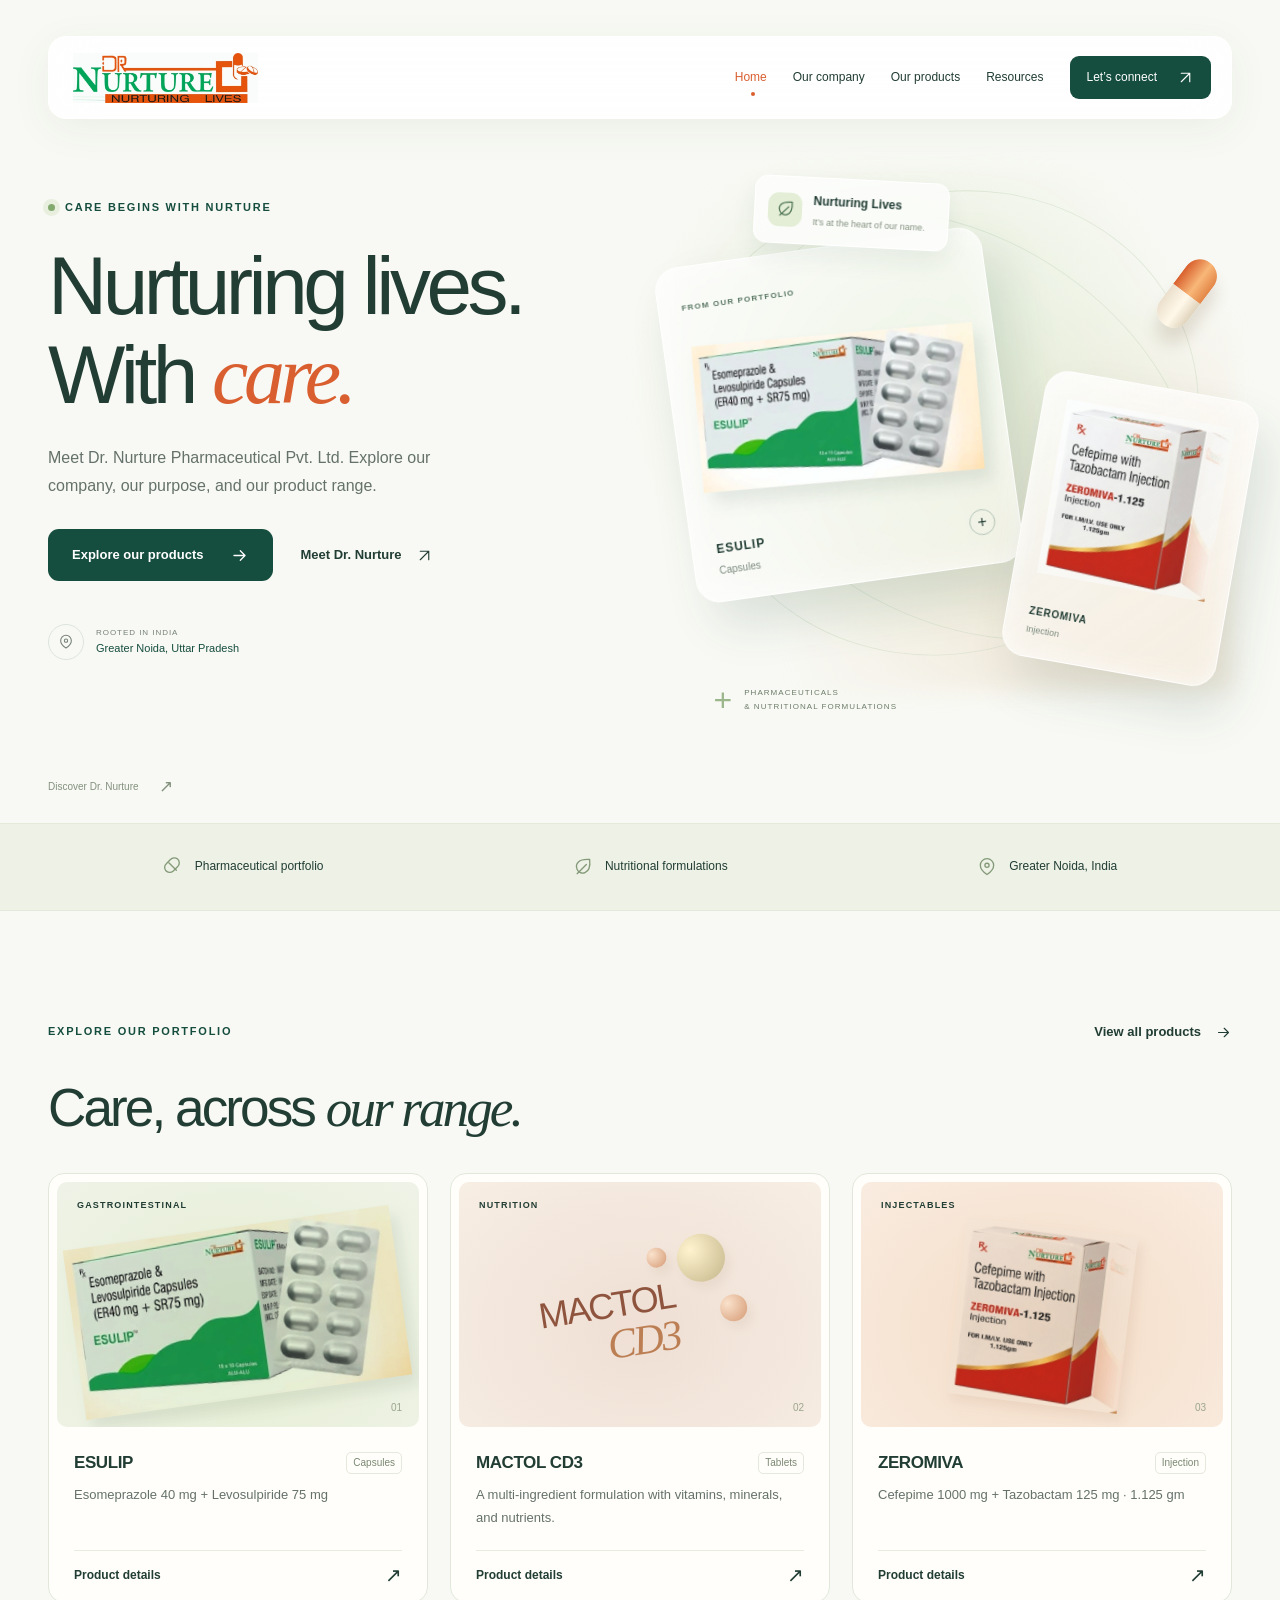
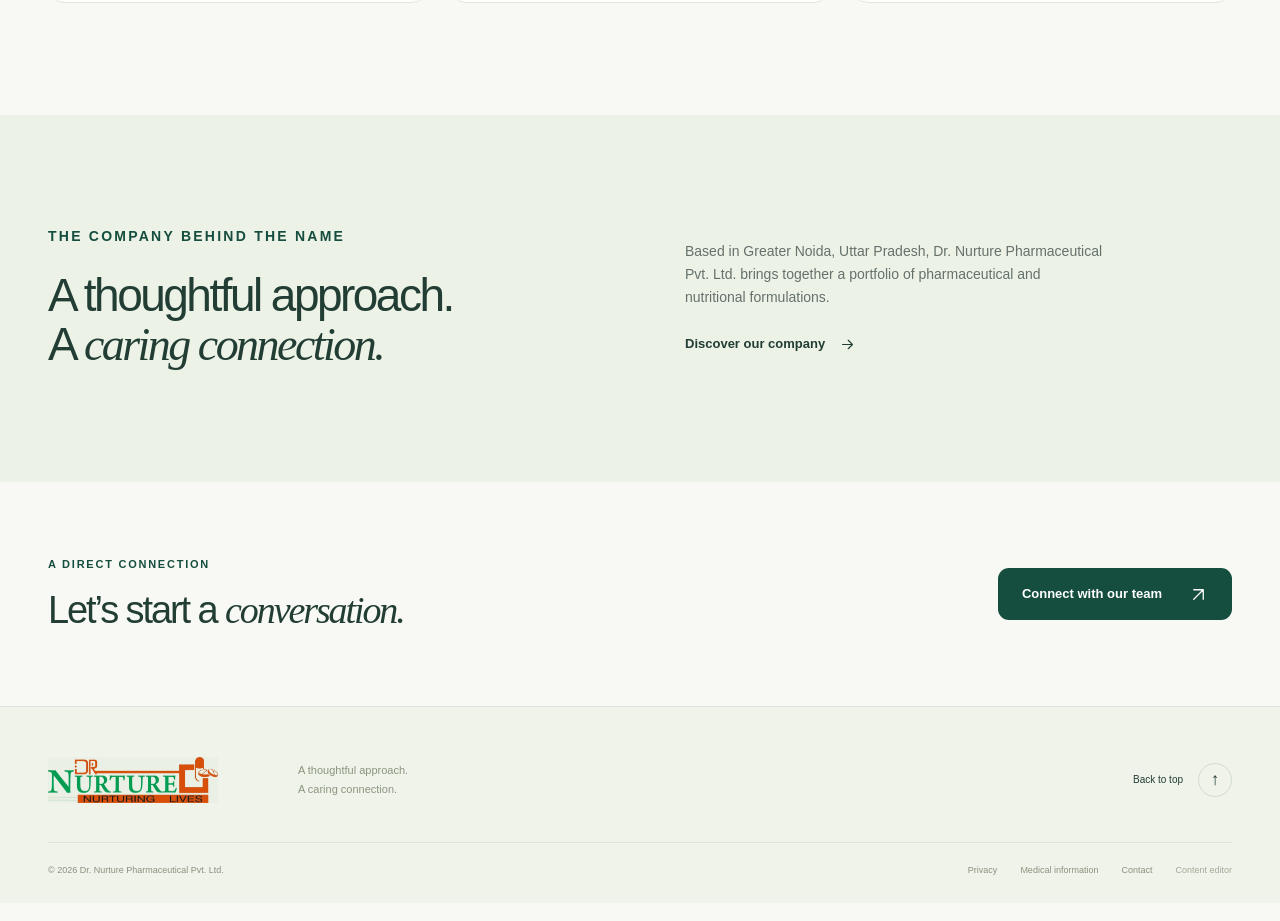
==== commit a7900af0: "Add files via upload New-changes files fixed" ====
--- a/index.html
+++ b/index.html
@@ -9,7 +9,7 @@
   <meta property="og:description" content="Our company, our product portfolio, and a direct connection to the Dr. Nurture team in Greater Noida, India.">
   <meta property="og:type" content="website">
   <title>Home | Dr. Nurture</title>
-  <link rel="icon" href="assets/favicon.png">
+  <link rel="icon" href="favicon.png">
   <link rel="stylesheet" href="styles.css">
   <script src="content-data.js" defer></script>
   <script src="cms-core.js" defer></script>
@@ -29,7 +29,7 @@
   <symbol id="close" viewBox="0 0 24 24"><path d="m6 6 12 12M6 18 18 6"/></symbol>
 </defs></svg><header class="site-header">
   <div class="nav-shell wrap">
-    <a class="brand" href="index.html" aria-label="Dr. Nurture home"><img data-logo src="assets/brand-logo.webp" alt="Dr. Nurture — Nurturing Lives" width="640" height="173"></a>
+    <a class="brand" href="index.html" aria-label="Dr. Nurture home"><img data-logo src="brand-logo.webp" alt="Dr. Nurture — Nurturing Lives" width="640" height="173"></a>
     <button class="menu-toggle" type="button" aria-label="Open navigation" aria-controls="navigation" aria-expanded="false"><span></span><span></span></button>
     <nav id="navigation" aria-label="Main navigation">
       <a href="index.html" data-page="home" aria-current="page">Home</a><a href="about.html" data-page="about">Our company</a><a href="products.html" data-page="products">Our products</a><a href="resources.html" data-page="resources">Resources</a>
@@ -47,10 +47,10 @@
   <div class="spatial-scene" aria-label="Dr. Nurture product packaging: Esulip and Zeromiva" role="img">
     <div class="scene-glow"></div><div class="orbit orbit-one"></div><div class="orbit orbit-two"></div>
     <div class="floating-label"><span class="label-icon"><svg class="icon"><use href="#leaf"/></svg></span><span>Nurturing lives.<small>It’s at the heart of our name.</small></span></div>
-    <div class="spatial-card main-pack"><span class="glass-tag">FROM OUR PORTFOLIO</span><img src="assets/esulip-pack.webp" width="511" height="266" alt="" fetchpriority="high"><div class="pack-caption"><span><b>ESULIP</b><small>Capsules</small></span><span class="tiny-plus">+</span></div></div>
-    <div class="spatial-card secondary-pack"><img src="assets/zeromiva-pack.webp" width="415" height="429" alt=""><div class="pack-caption"><span><b>ZEROMIVA</b><small>1.125 gm · Injection</small></span></div></div>
+    <div class="spatial-card main-pack"><span class="glass-tag">FROM OUR PORTFOLIO</span><img src="esulip-pack.webp" width="511" height="266" alt="" fetchpriority="high"><div class="pack-caption"><span><b>ESULIP</b><small>Capsules</small></span><span class="tiny-plus">+</span></div></div>
+    <div class="spatial-card secondary-pack"><img src="zeromiva-pack.webp" width="415" height="429" alt=""><div class="pack-caption"><span><b>ZEROMIVA</b><small>1.125 gm · Injection</small></span></div></div>
     <div class="floating-pill" aria-hidden="true"><span></span><span></span></div>
     <div class="scene-bottom"><span class="little-cross">+</span><span>PHARMACEUTICALS<br>&amp; NUTRITIONAL FORMULATIONS</span></div>
   </div>
   <a class="scroll-hint" href="about.html"><span>Discover Dr. Nurture</span><span>↗</span></a>
-</section><div class="intro-strip"><div class="wrap strip-inner"><span><svg class="icon"><use href="#capsule"/></svg> Pharmaceutical portfolio</span><span><svg class="icon"><use href="#leaf"/></svg> Nutritional formulations</span><span><svg class="icon"><use href="#pin"/></svg> Greater Noida, India</span></div></div><section class="section wrap home-featured"><div class="section-top"><p class="eyebrow">EXPLORE OUR PORTFOLIO</p><a class="text-link" href="products.html">View all products <svg class="icon"><use href="#arrow"/></svg></a></div><h2>Care, across <em>our range.</em></h2><div class="product-grid" id="featured-products"></div></section><section class="home-about section"><div class="wrap home-about-inner"><div><p class="eyebrow">THE COMPANY BEHIND THE NAME</p><h2>A thoughtful approach.<br>A <em>caring connection.</em></h2></div><div><p data-text="company.overview" data-text="company.overview">Based in Greater Noida, Uttar Pradesh, Dr. Nurture Pharmaceutical Pvt. Ltd. brings together a portfolio of pharmaceutical and nutritional formulations.</p><a class="text-link" href="about.html">Discover our company <svg class="icon"><use href="#arrow"/></svg></a></div></div></section><section class="page-cta wrap"><div><p class="eyebrow">A DIRECT CONNECTION</p><h2>Let’s start a <em>conversation.</em></h2></div><a class="button button-green" href="contact.html">Connect with our team <svg class="icon"><use href="#diagonal"/></svg></a></section></main><footer class="site-footer"><div class="wrap"><div class="footer-top"><a class="brand" href="index.html" aria-label="Back to Dr. Nurture home"><img data-logo src="assets/brand-logo.webp" alt="Dr. Nurture — Nurturing Lives" width="640" height="173" loading="lazy"></a><p>A thoughtful approach.<br>A caring connection.</p><a class="back-top" href="#top">Back to top <span>↑</span></a></div><div class="footer-bottom"><p>© <span id="year">2026</span> Dr. Nurture Pharmaceutical Pvt. Ltd.</p><div><button type="button" data-policy="privacy">Privacy</button><button type="button" data-policy="information">Medical information</button><a href="contact.html">Contact</a><a href="admin.html" class="editor-link">Content editor</a></div></div></div></footer><dialog class="site-dialog" id="detail-dialog" aria-labelledby="dialog-title"><div class="dialog-inner"><button class="dialog-close" type="button" aria-label="Close dialog"><svg class="icon"><use href="#close"/></svg></button><div id="dialog-content"></div></div></dialog><noscript><p class="noscript-note">Enable JavaScript for product search and literature viewers. Contact details and page navigation remain available.</p></noscript></body></html>+</section><div class="intro-strip"><div class="wrap strip-inner"><span><svg class="icon"><use href="#capsule"/></svg> Pharmaceutical portfolio</span><span><svg class="icon"><use href="#leaf"/></svg> Nutritional formulations</span><span><svg class="icon"><use href="#pin"/></svg> Greater Noida, India</span></div></div><section class="section wrap home-featured"><div class="section-top"><p class="eyebrow">EXPLORE OUR PORTFOLIO</p><a class="text-link" href="products.html">View all products <svg class="icon"><use href="#arrow"/></svg></a></div><h2>Care, across <em>our range.</em></h2><div class="product-grid" id="featured-products"></div></section><section class="home-about section"><div class="wrap home-about-inner"><div><p class="eyebrow">THE COMPANY BEHIND THE NAME</p><h2>A thoughtful approach.<br>A <em>caring connection.</em></h2></div><div><p data-text="company.overview" data-text="company.overview">Based in Greater Noida, Uttar Pradesh, Dr. Nurture Pharmaceutical Pvt. Ltd. brings together a portfolio of pharmaceutical and nutritional formulations.</p><a class="text-link" href="about.html">Discover our company <svg class="icon"><use href="#arrow"/></svg></a></div></div></section><section class="page-cta wrap"><div><p class="eyebrow">A DIRECT CONNECTION</p><h2>Let’s start a <em>conversation.</em></h2></div><a class="button button-green" href="contact.html">Connect with our team <svg class="icon"><use href="#diagonal"/></svg></a></section></main><footer class="site-footer"><div class="wrap"><div class="footer-top"><a class="brand" href="index.html" aria-label="Back to Dr. Nurture home"><img data-logo src="brand-logo.webp" alt="Dr. Nurture — Nurturing Lives" width="640" height="173" loading="lazy"></a><p>A thoughtful approach.<br>A caring connection.</p><a class="back-top" href="#top">Back to top <span>↑</span></a></div><div class="footer-bottom"><p>© <span id="year">2026</span> Dr. Nurture Pharmaceutical Pvt. Ltd.</p><div><button type="button" data-policy="privacy">Privacy</button><button type="button" data-policy="information">Medical information</button><a href="contact.html">Contact</a><a href="admin.html" class="editor-link">Content editor</a></div></div></div></footer><dialog class="site-dialog" id="detail-dialog" aria-labelledby="dialog-title"><div class="dialog-inner"><button class="dialog-close" type="button" aria-label="Close dialog"><svg class="icon"><use href="#close"/></svg></button><div id="dialog-content"></div></div></dialog><noscript><p class="noscript-note">Enable JavaScript for product search and literature viewers. Contact details and page navigation remain available.</p></noscript></body></html>
